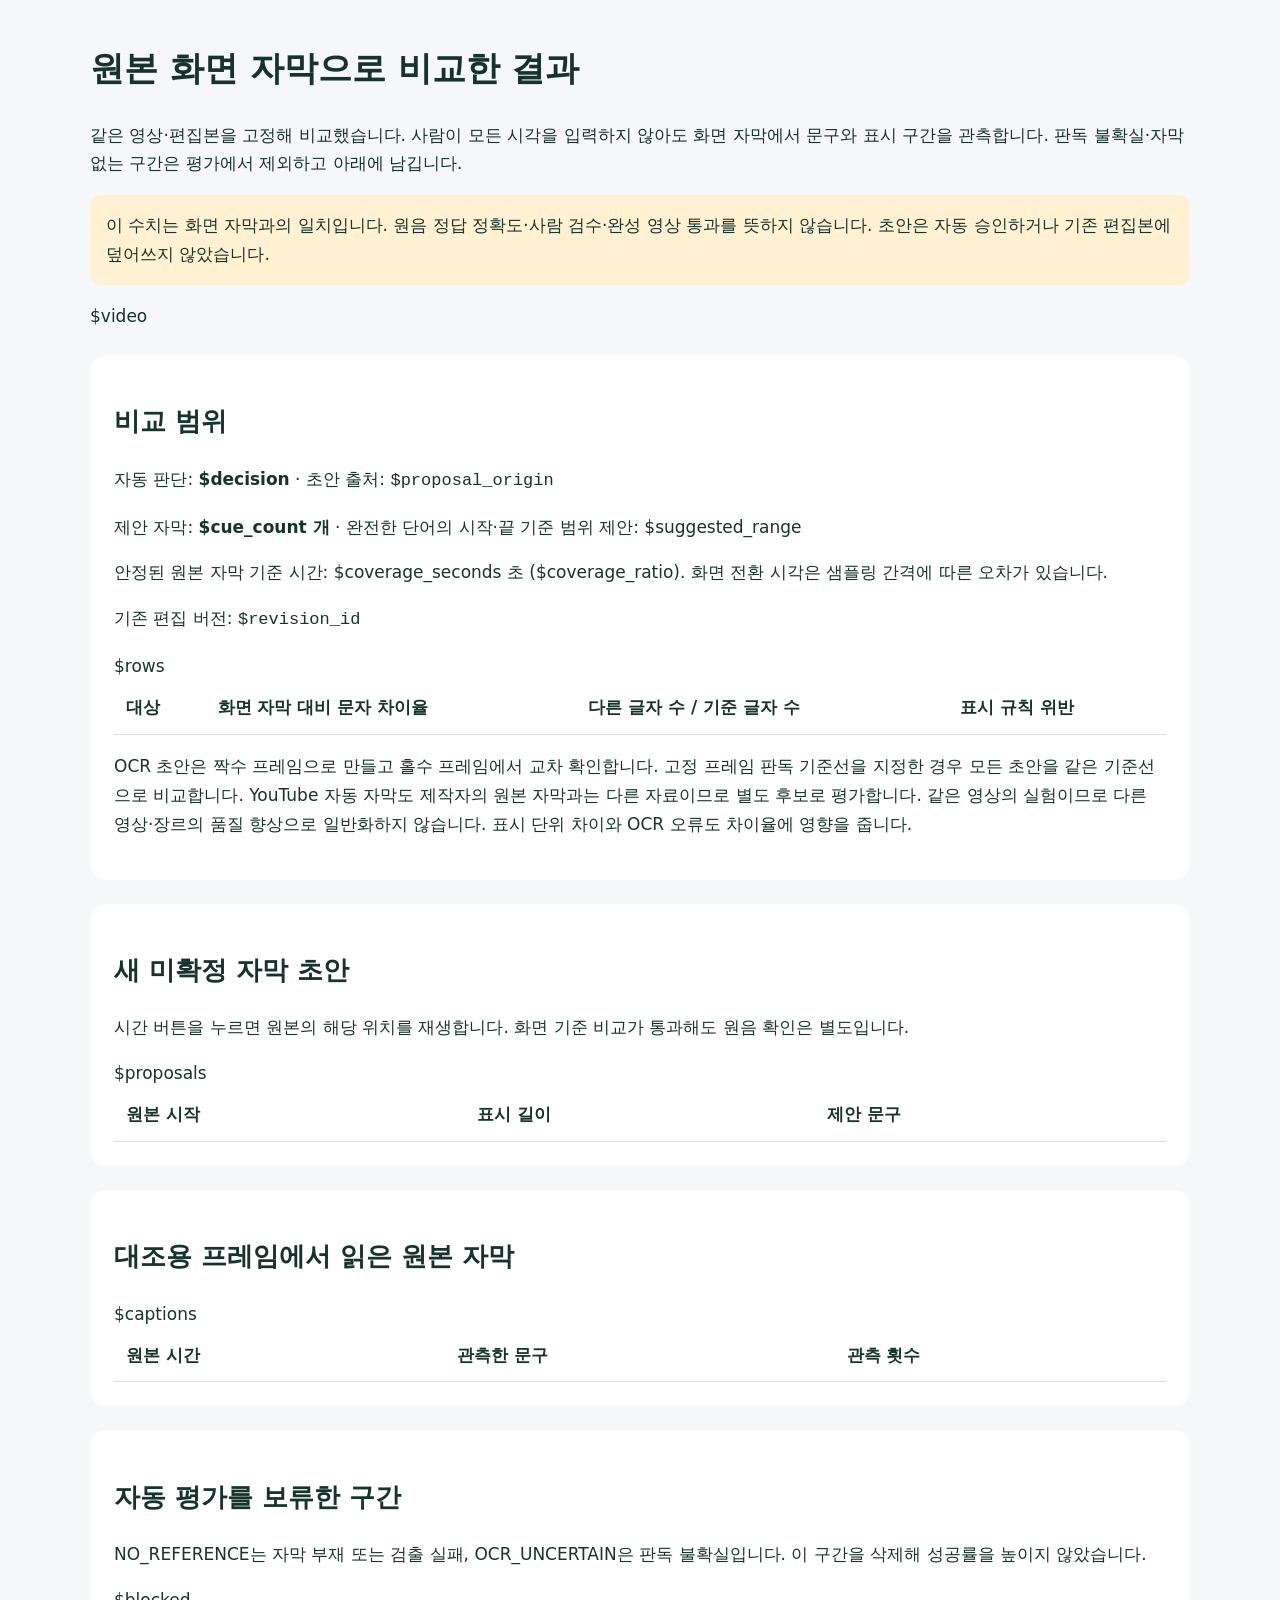
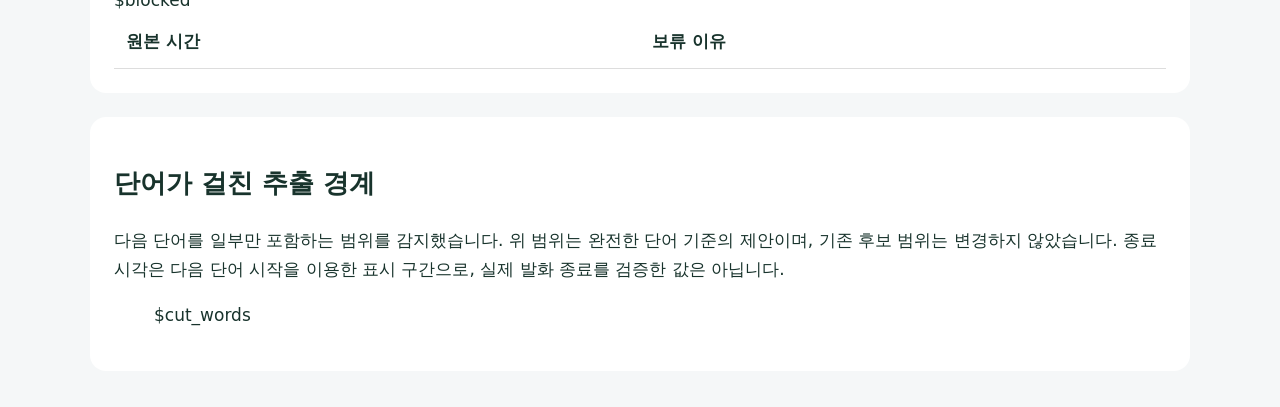
==== scripts/evaluate_source_captions.html @ ce6b2d3c "feat: 원본 자막 기반 비교 루프와 미확정 초안 평가 추가" ====
<!doctype html><html lang="ko"><meta charset="utf-8">
<meta name="viewport" content="width=device-width,initial-scale=1"><title>원본 자막 비교</title>
<style>
body{font:17px/1.7 system-ui;background:#f5f7f8;color:#18332c;max-width:1100px;margin:40px auto;padding:0 24px}
section{background:white;border-radius:16px;padding:24px;margin:24px 0}
video{width:100%;max-height:60vh;background:#111}
table{width:100%;border-collapse:collapse}
td,th{padding:12px;text-align:left;border-bottom:1px solid #ddd}
code{word-break:break-all}.note{padding:16px;background:#fff1d2;border-radius:12px}
</style>
<h1>원본 화면 자막으로 비교한 결과</h1>
<p>같은 영상·편집본을 고정해 비교했습니다. 사람이 모든 시각을 입력하지 않아도
화면 자막에서 문구와 표시 구간을 관측합니다.
판독 불확실·자막 없는 구간은 평가에서 제외하고 아래에 남깁니다.</p>
<p class="note">이 수치는 화면 자막과의 일치입니다.
원음 정답 정확도·사람 검수·완성 영상 통과를 뜻하지 않습니다.
초안은 자동 승인하거나 기존 편집본에 덮어쓰지 않았습니다.</p>
$video
<section><h2>비교 범위</h2>
<p>자동 판단: <strong>$decision</strong> · 초안 출처: <code>$proposal_origin</code></p>
<p>제안 자막: <strong>$cue_count 개</strong> · 완전한 단어의 시작·끝 기준 범위 제안: $suggested_range</p>
<p>안정된 원본 자막 기준 시간: $coverage_seconds 초 ($coverage_ratio).
화면 전환 시각은 샘플링 간격에 따른 오차가 있습니다.</p>
<p>기존 편집 버전: <code>$revision_id</code></p>
<table><tr><th>대상</th><th>화면 자막 대비 문자 차이율</th>
<th>다른 글자 수 / 기준 글자 수</th><th>표시 규칙 위반</th></tr>$rows</table>
<p>OCR 초안은 짝수 프레임으로 만들고 홀수 프레임에서 교차 확인합니다.
고정 프레임 판독 기준선을 지정한 경우 모든 초안을 같은 기준선으로 비교합니다.
YouTube 자동 자막도 제작자의 원본 자막과는 다른 자료이므로 별도 후보로 평가합니다.
같은 영상의 실험이므로 다른 영상·장르의 품질 향상으로 일반화하지 않습니다.
표시 단위 차이와 OCR 오류도 차이율에 영향을 줍니다.</p></section>
<section><h2>새 미확정 자막 초안</h2>
<p>시간 버튼을 누르면 원본의 해당 위치를 재생합니다. 화면 기준 비교가 통과해도 원음 확인은 별도입니다.</p>
<table><tr><th>원본 시작</th><th>표시 길이</th><th>제안 문구</th></tr>$proposals</table></section>
<section><h2>대조용 프레임에서 읽은 원본 자막</h2>
<table><tr><th>원본 시간</th><th>관측한 문구</th><th>관측 횟수</th></tr>$captions</table></section>
<section><h2>자동 평가를 보류한 구간</h2>
<p>NO_REFERENCE는 자막 부재 또는 검출 실패, OCR_UNCERTAIN은 판독 불확실입니다.
이 구간을 삭제해 성공률을 높이지 않았습니다.</p>
<table><tr><th>원본 시간</th><th>보류 이유</th></tr>$blocked</table></section>
<section><h2>단어가 걸친 추출 경계</h2>
<p>다음 단어를 일부만 포함하는 범위를 감지했습니다. 위 범위는 완전한 단어 기준의 제안이며,
기존 후보 범위는 변경하지 않았습니다. 종료 시각은 다음 단어 시작을 이용한 표시 구간으로,
실제 발화 종료를 검증한 값은 아닙니다.</p><ul>$cut_words</ul></section>
<script>
document.addEventListener('click', function(event) {
  const button = event.target.closest('[data-seek]');
  const video = document.querySelector('video');
  if (button && video) { video.currentTime = Number(button.dataset.seek); video.play().catch(() => {}); }
});
</script></html>
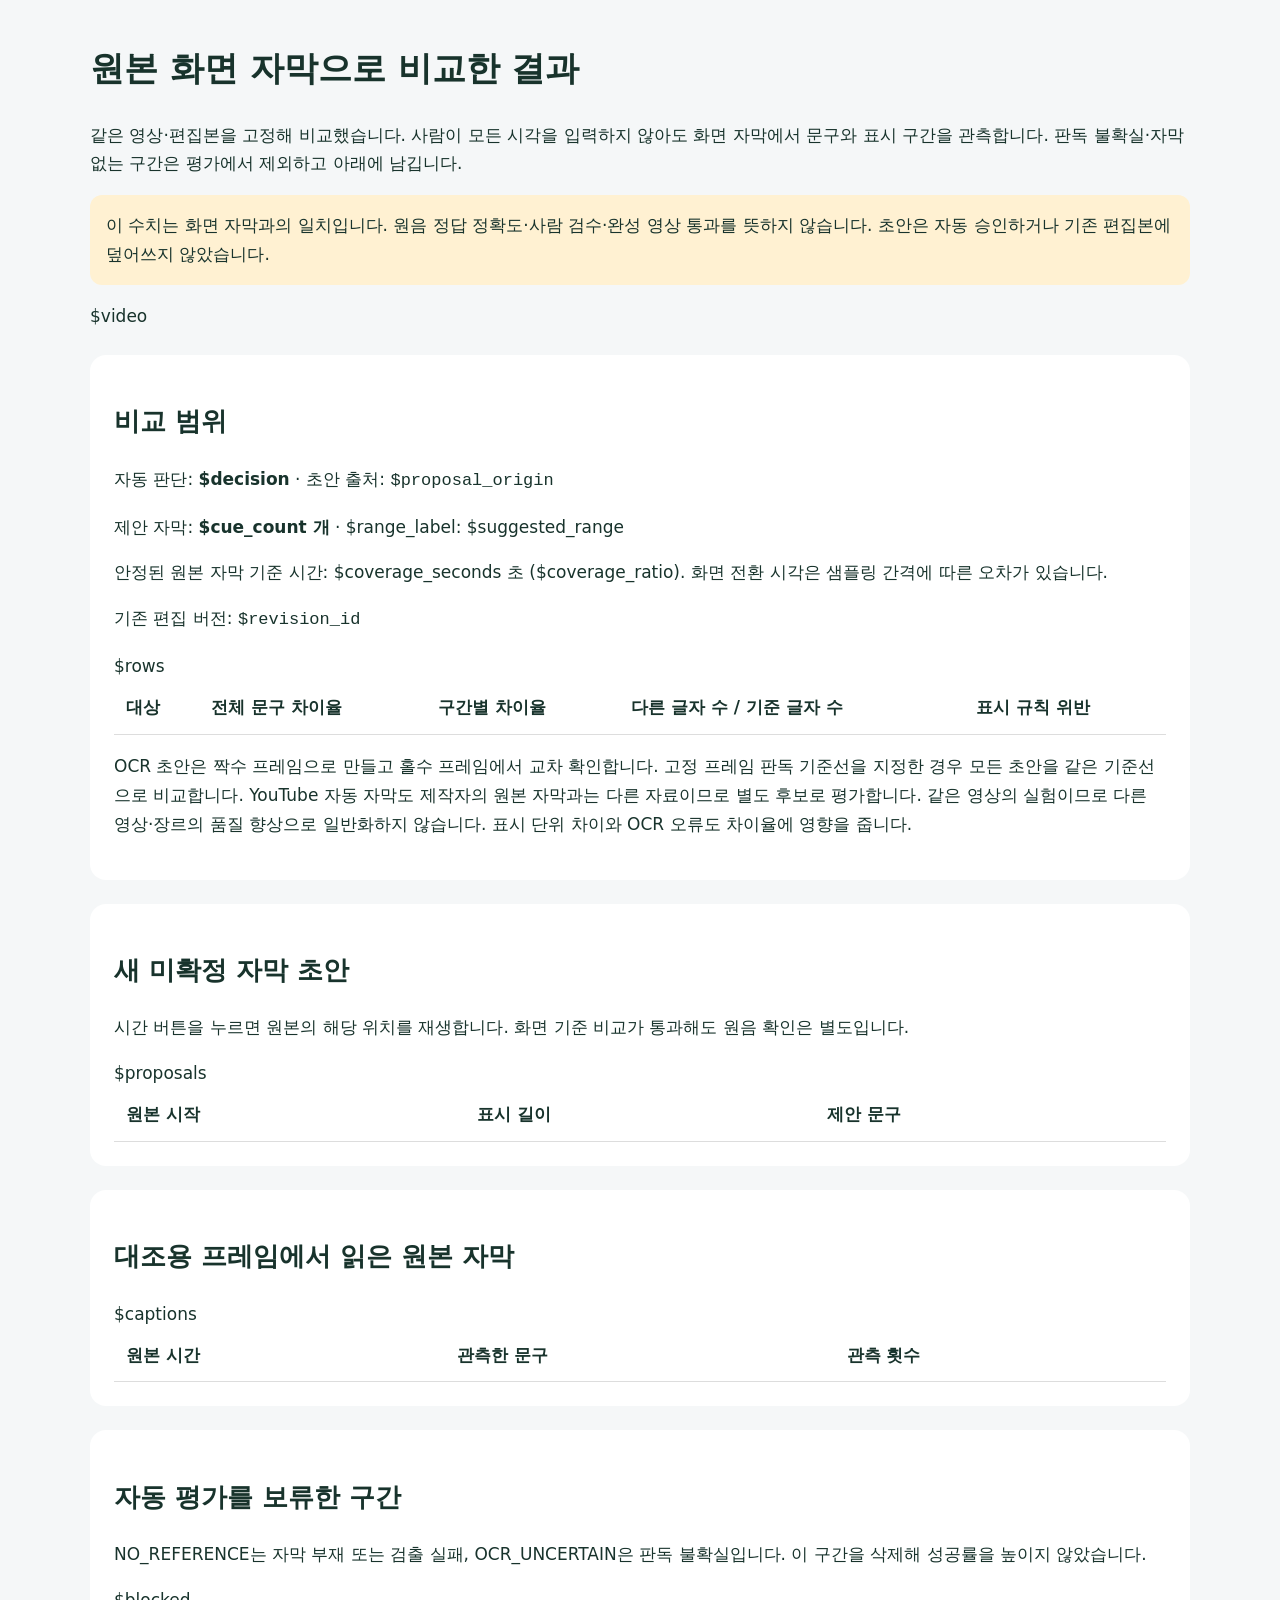
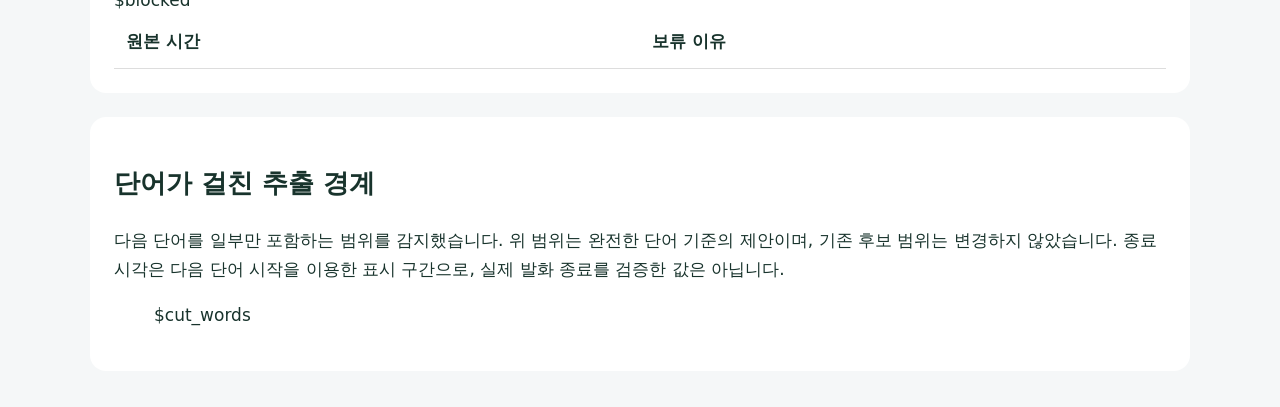
==== commit b89c1b1b: "fix: 구간별 자막 정렬과 원본 파일 연결 검증 강화" ====
--- a/scripts/evaluate_source_captions.html
+++ b/scripts/evaluate_source_captions.html
@@ -18,11 +18,11 @@
 $video
 <section><h2>비교 범위</h2>
 <p>자동 판단: <strong>$decision</strong> · 초안 출처: <code>$proposal_origin</code></p>
-<p>제안 자막: <strong>$cue_count 개</strong> · 완전한 단어의 시작·끝 기준 범위 제안: $suggested_range</p>
+<p>제안 자막: <strong>$cue_count 개</strong> · $range_label: $suggested_range</p>
 <p>안정된 원본 자막 기준 시간: $coverage_seconds 초 ($coverage_ratio).
 화면 전환 시각은 샘플링 간격에 따른 오차가 있습니다.</p>
 <p>기존 편집 버전: <code>$revision_id</code></p>
-<table><tr><th>대상</th><th>화면 자막 대비 문자 차이율</th>
+<table><tr><th>대상</th><th>전체 문구 차이율</th><th>구간별 차이율</th>
 <th>다른 글자 수 / 기준 글자 수</th><th>표시 규칙 위반</th></tr>$rows</table>
 <p>OCR 초안은 짝수 프레임으로 만들고 홀수 프레임에서 교차 확인합니다.
 고정 프레임 판독 기준선을 지정한 경우 모든 초안을 같은 기준선으로 비교합니다.
